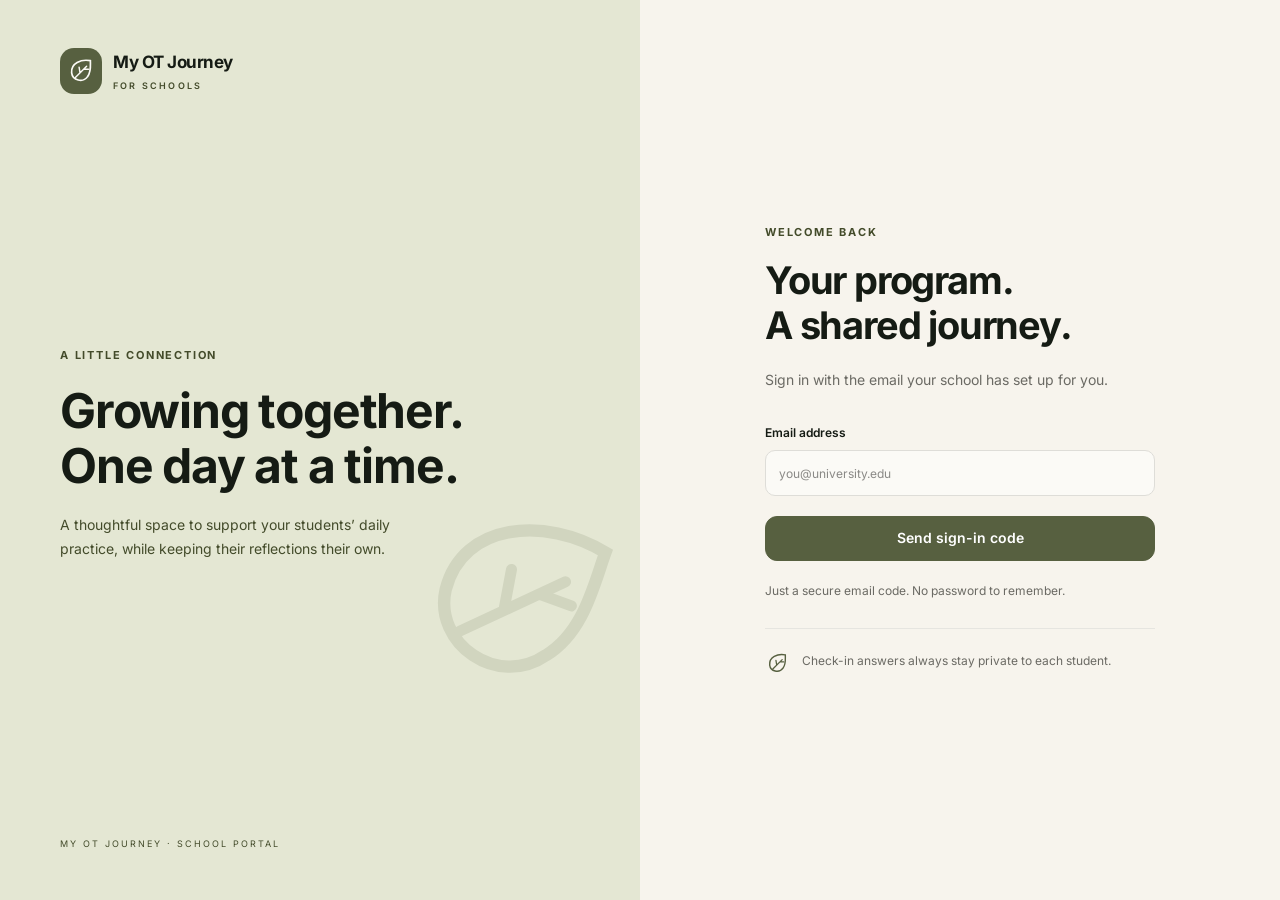
==== index.html @ ee0989b6 "My OT Journey school portal (static build)" ====
<!doctype html>
<html lang="en">
  <head>
    <meta charset="UTF-8" />
    <meta name="viewport" content="width=device-width, initial-scale=1" />
    <meta name="theme-color" content="#F7F4ED" />
    <meta
      name="description"
      content="My OT Journey school portal. A little connection, with student reflections kept private."
    />
    <title>My OT Journey · Schools</title>
    <script type="module" crossorigin src="./assets/index-CNHs-Lvx.js"></script>
    <link rel="stylesheet" crossorigin href="./assets/index-DvT_1QUS.css">
  </head>
  <body>
    <div id="root"></div>
  </body>
</html>
---- assets/index-DvT_1QUS.css ----
@font-face{font-family:Inter;font-style:normal;font-display:swap;font-weight:400;src:url(./inter-cyrillic-ext-400-normal-BQZuk6qB.woff2)format("woff2"),url(./inter-cyrillic-ext-400-normal-DQukG94-.woff)format("woff");unicode-range:U+460-52F,U+1C80-1C8A,U+20B4,U+2DE0-2DFF,U+A640-A69F,U+FE2E-FE2F}@font-face{font-family:Inter;font-style:normal;font-display:swap;font-weight:400;src:url(./inter-cyrillic-400-normal-obahsSVq.woff2)format("woff2"),url(./inter-cyrillic-400-normal-HOLc17fK.woff)format("woff");unicode-range:U+301,U+400-45F,U+490-491,U+4B0-4B1,U+2116}@font-face{font-family:Inter;font-style:normal;font-display:swap;font-weight:400;src:url(./inter-greek-ext-400-normal-DGGRlc-M.woff2)format("woff2"),url(./inter-greek-ext-400-normal-KugGGMne.woff)format("woff");unicode-range:U+1F??}@font-face{font-family:Inter;font-style:normal;font-display:swap;font-weight:400;src:url(./inter-greek-400-normal-B4URO6DV.woff2)format("woff2"),url(./inter-greek-400-normal-q2sYcFCs.woff)format("woff");unicode-range:U+370-377,U+37A-37F,U+384-38A,U+38C,U+38E-3A1,U+3A3-3FF}@font-face{font-family:Inter;font-style:normal;font-display:swap;font-weight:400;src:url(./inter-vietnamese-400-normal-DMkecbls.woff2)format("woff2"),url(./inter-vietnamese-400-normal-Bbgyi5SW.woff)format("woff");unicode-range:U+102-103,U+110-111,U+128-129,U+168-169,U+1A0-1A1,U+1AF-1B0,U+300-301,U+303-304,U+308-309,U+323,U+329,U+1EA0-1EF9,U+20AB}@font-face{font-family:Inter;font-style:normal;font-display:swap;font-weight:400;src:url(./inter-latin-ext-400-normal-C1nco2VV.woff2)format("woff2"),url(./inter-latin-ext-400-normal-77YHD8bZ.woff)format("woff");unicode-range:U+100-2BA,U+2BD-2C5,U+2C7-2CC,U+2CE-2D7,U+2DD-2FF,U+304,U+308,U+329,U+1D00-1DBF,U+1E00-1E9F,U+1EF2-1EFF,U+2020,U+20A0-20AB,U+20AD-20C0,U+2113,U+2C60-2C7F,U+A720-A7FF}@font-face{font-family:Inter;font-style:normal;font-display:swap;font-weight:400;src:url(./inter-latin-400-normal-C38fXH4l.woff2)format("woff2"),url(./inter-latin-400-normal-CyCys3Eg.woff)format("woff");unicode-range:U+??,U+131,U+152-153,U+2BB-2BC,U+2C6,U+2DA,U+2DC,U+304,U+308,U+329,U+2000-206F,U+20AC,U+2122,U+2191,U+2193,U+2212,U+2215,U+FEFF,U+FFFD}@font-face{font-family:Inter;font-style:normal;font-display:swap;font-weight:500;src:url(./inter-cyrillic-ext-500-normal-B0yAr1jD.woff2)format("woff2"),url(./inter-cyrillic-ext-500-normal-BmqWE9Dz.woff)format("woff");unicode-range:U+460-52F,U+1C80-1C8A,U+20B4,U+2DE0-2DFF,U+A640-A69F,U+FE2E-FE2F}@font-face{font-family:Inter;font-style:normal;font-display:swap;font-weight:500;src:url(./inter-cyrillic-500-normal-BasfLYem.woff2)format("woff2"),url(./inter-cyrillic-500-normal-CxZf_p3X.woff)format("woff");unicode-range:U+301,U+400-45F,U+490-491,U+4B0-4B1,U+2116}@font-face{font-family:Inter;font-style:normal;font-display:swap;font-weight:500;src:url(./inter-greek-ext-500-normal-C4iEst2y.woff2)format("woff2"),url(./inter-greek-ext-500-normal-2j5mBUwD.woff)format("woff");unicode-range:U+1F??}@font-face{font-family:Inter;font-style:normal;font-display:swap;font-weight:500;src:url(./inter-greek-500-normal-BIZE56-Y.woff2)format("woff2"),url(./inter-greek-500-normal-Xzm54t5V.woff)format("woff");unicode-range:U+370-377,U+37A-37F,U+384-38A,U+38C,U+38E-3A1,U+3A3-3FF}@font-face{font-family:Inter;font-style:normal;font-display:swap;font-weight:500;src:url(./inter-vietnamese-500-normal-DOriooB6.woff2)format("woff2"),url(./inter-vietnamese-500-normal-mJboJaSs.woff)format("woff");unicode-range:U+102-103,U+110-111,U+128-129,U+168-169,U+1A0-1A1,U+1AF-1B0,U+300-301,U+303-304,U+308-309,U+323,U+329,U+1EA0-1EF9,U+20AB}@font-face{font-family:Inter;font-style:normal;font-display:swap;font-weight:500;src:url(./inter-latin-ext-500-normal-CV4jyFjo.woff2)format("woff2"),url(./inter-latin-ext-500-normal-BxGbmqWO.woff)format("woff");unicode-range:U+100-2BA,U+2BD-2C5,U+2C7-2CC,U+2CE-2D7,U+2DD-2FF,U+304,U+308,U+329,U+1D00-1DBF,U+1E00-1E9F,U+1EF2-1EFF,U+2020,U+20A0-20AB,U+20AD-20C0,U+2113,U+2C60-2C7F,U+A720-A7FF}@font-face{font-family:Inter;font-style:normal;font-display:swap;font-weight:500;src:url(./inter-latin-500-normal-Cerq10X2.woff2)format("woff2"),url(./inter-latin-500-normal-BL9OpVg8.woff)format("woff");unicode-range:U+??,U+131,U+152-153,U+2BB-2BC,U+2C6,U+2DA,U+2DC,U+304,U+308,U+329,U+2000-206F,U+20AC,U+2122,U+2191,U+2193,U+2212,U+2215,U+FEFF,U+FFFD}@font-face{font-family:Inter;font-style:normal;font-display:swap;font-weight:600;src:url(./inter-cyrillic-ext-600-normal-Dfes3d0z.woff2)format("woff2"),url(./inter-cyrillic-ext-600-normal-Bcila6Z-.woff)format("woff");unicode-range:U+460-52F,U+1C80-1C8A,U+20B4,U+2DE0-2DFF,U+A640-A69F,U+FE2E-FE2F}@font-face{font-family:Inter;font-style:normal;font-display:swap;font-weight:600;src:url(./inter-cyrillic-600-normal-CWCymEST.woff2)format("woff2"),url(./inter-cyrillic-600-normal-4D_pXhcN.woff)format("woff");unicode-range:U+301,U+400-45F,U+490-491,U+4B0-4B1,U+2116}@font-face{font-family:Inter;font-style:normal;font-display:swap;font-weight:600;src:url(./inter-greek-ext-600-normal-DRtmH8MT.woff2)format("woff2"),url(./inter-greek-ext-600-normal-B8X0CLgF.woff)format("woff");unicode-range:U+1F??}@font-face{font-family:Inter;font-style:normal;font-display:swap;font-weight:600;src:url(./inter-greek-600-normal-plRanbMR.woff2)format("woff2"),url(./inter-greek-600-normal-BZpKdvQh.woff)format("woff");unicode-range:U+370-377,U+37A-37F,U+384-38A,U+38C,U+38E-3A1,U+3A3-3FF}@font-face{font-family:Inter;font-style:normal;font-display:swap;font-weight:600;src:url(./inter-vietnamese-600-normal-Cc8MFFhd.woff2)format("woff2"),url(./inter-vietnamese-600-normal-BuLX-rYi.woff)format("woff");unicode-range:U+102-103,U+110-111,U+128-129,U+168-169,U+1A0-1A1,U+1AF-1B0,U+300-301,U+303-304,U+308-309,U+323,U+329,U+1EA0-1EF9,U+20AB}@font-face{font-family:Inter;font-style:normal;font-display:swap;font-weight:600;src:url(./inter-latin-ext-600-normal-D2bJ5OIk.woff2)format("woff2"),url(./inter-latin-ext-600-normal-CIVaiw4L.woff)format("woff");unicode-range:U+100-2BA,U+2BD-2C5,U+2C7-2CC,U+2CE-2D7,U+2DD-2FF,U+304,U+308,U+329,U+1D00-1DBF,U+1E00-1E9F,U+1EF2-1EFF,U+2020,U+20A0-20AB,U+20AD-20C0,U+2113,U+2C60-2C7F,U+A720-A7FF}@font-face{font-family:Inter;font-style:normal;font-display:swap;font-weight:600;src:url(./inter-latin-600-normal-LgqL8muc.woff2)format("woff2"),url(./inter-latin-600-normal-CiBQ2DWP.woff)format("woff");unicode-range:U+??,U+131,U+152-153,U+2BB-2BC,U+2C6,U+2DA,U+2DC,U+304,U+308,U+329,U+2000-206F,U+20AC,U+2122,U+2191,U+2193,U+2212,U+2215,U+FEFF,U+FFFD}@font-face{font-family:Inter;font-style:normal;font-display:swap;font-weight:700;src:url(./inter-cyrillic-ext-700-normal-BjwYoWNd.woff2)format("woff2"),url(./inter-cyrillic-ext-700-normal-LO58E6JB.woff)format("woff");unicode-range:U+460-52F,U+1C80-1C8A,U+20B4,U+2DE0-2DFF,U+A640-A69F,U+FE2E-FE2F}@font-face{font-family:Inter;font-style:normal;font-display:swap;font-weight:700;src:url(./inter-cyrillic-700-normal-CjBOestx.woff2)format("woff2"),url(./inter-cyrillic-700-normal-DrXBdSj3.woff)format("woff");unicode-range:U+301,U+400-45F,U+490-491,U+4B0-4B1,U+2116}@font-face{font-family:Inter;font-style:normal;font-display:swap;font-weight:700;src:url(./inter-greek-ext-700-normal-qfdV9bQt.woff2)format("woff2"),url(./inter-greek-ext-700-normal-BoQ6DsYi.woff)format("woff");unicode-range:U+1F??}@font-face{font-family:Inter;font-style:normal;font-display:swap;font-weight:700;src:url(./inter-greek-700-normal-C3JjAnD8.woff2)format("woff2"),url(./inter-greek-700-normal-BUv2fZ6O.woff)format("woff");unicode-range:U+370-377,U+37A-37F,U+384-38A,U+38C,U+38E-3A1,U+3A3-3FF}@font-face{font-family:Inter;font-style:normal;font-display:swap;font-weight:700;src:url(./inter-vietnamese-700-normal-DlLaEgI2.woff2)format("woff2"),url(./inter-vietnamese-700-normal-BZaoP0fm.woff)format("woff");unicode-range:U+102-103,U+110-111,U+128-129,U+168-169,U+1A0-1A1,U+1AF-1B0,U+300-301,U+303-304,U+308-309,U+323,U+329,U+1EA0-1EF9,U+20AB}@font-face{font-family:Inter;font-style:normal;font-display:swap;font-weight:700;src:url(./inter-latin-ext-700-normal-Ca8adRJv.woff2)format("woff2"),url(./inter-latin-ext-700-normal-TidjK2hL.woff)format("woff");unicode-range:U+100-2BA,U+2BD-2C5,U+2C7-2CC,U+2CE-2D7,U+2DD-2FF,U+304,U+308,U+329,U+1D00-1DBF,U+1E00-1E9F,U+1EF2-1EFF,U+2020,U+20A0-20AB,U+20AD-20C0,U+2113,U+2C60-2C7F,U+A720-A7FF}@font-face{font-family:Inter;font-style:normal;font-display:swap;font-weight:700;src:url(./inter-latin-700-normal-Yt3aPRUw.woff2)format("woff2"),url(./inter-latin-700-normal-BLAVimhd.woff)format("woff");unicode-range:U+??,U+131,U+152-153,U+2BB-2BC,U+2C6,U+2DA,U+2DC,U+304,U+308,U+329,U+2000-206F,U+20AC,U+2122,U+2191,U+2193,U+2212,U+2215,U+FEFF,U+FFFD}:root{color:var(--text,#151b14);background:var(--bg,#f7f4ed);font-synthesis:none;--desktop-sidebar:252px;--card-radius:20px;--muted-line:#e6e5e0;font-family:Inter,system-ui,sans-serif;font-size:14px;line-height:1.6}*{box-sizing:border-box}body{margin:0}button,input,select{font:inherit}button,a,input,select{-webkit-tap-highlight-color:transparent}button,.button{border:1px solid var(--inputBorder);background:var(--surface);min-height:44px;color:var(--primaryInk);cursor:pointer;border-radius:12px;justify-content:center;align-items:center;gap:10px;padding:10px 17px;font-weight:600;text-decoration:none;display:inline-flex}button:hover,.button:hover{background:var(--primarySoft)}button:disabled{cursor:default;opacity:.5}button.primary,.button.primary{background:var(--primary);color:var(--onPrimary);border-color:var(--primary)}button.primary:hover,.button.primary:hover{background:var(--primaryInk)}:focus-visible{outline:3px solid var(--appointment);outline-offset:3px}a{color:var(--primaryInk);text-underline-offset:4px}h1,h2,h3,p{margin:0}h1{letter-spacing:-1.2px;font-size:36px;font-weight:700;line-height:1.18}h2{letter-spacing:-.4px;font-size:20px;line-height:1.35}h3{font-size:16px;line-height:1.4}p{line-height:1.65}.muted{color:var(--textMuted)}.small,small{font-size:12px}.eyebrow{color:var(--primaryInk);letter-spacing:1.8px;font-size:11px;font-weight:700;line-height:1.5;display:block}.panel{border:1px solid var(--border);background:var(--surface);border-radius:var(--card-radius);padding:28px}.message{background:var(--accentWarm);border-radius:12px;margin:16px 0;padding:16px 20px}.text-button{background:0 0;border:0;justify-content:flex-start;padding-left:0;padding-right:0}.text-button:hover{background:0 0;text-decoration:underline}.role-badge,.count-badge{background:var(--primarySoft);color:var(--primaryInk);white-space:nowrap;border-radius:100px;padding:6px 12px;font-size:11px;font-weight:600}.sr-only{clip:rect(0, 0, 0, 0);white-space:nowrap;border:0;width:1px;height:1px;margin:-1px;padding:0;position:absolute;overflow:hidden}.brand{color:var(--text);letter-spacing:-.5px;align-items:center;gap:11px;font-size:17px;font-weight:700;line-height:1.3;text-decoration:none;display:flex}.brand small{letter-spacing:2.2px;color:var(--primaryInk);margin-top:7px;font-size:9px;font-weight:600;display:block}.brand-icon{background:var(--primary);width:42px;height:46px;color:var(--surface);border-radius:14px;place-items:center;display:grid}.brand-icon svg{width:30px}.portal-shell{min-height:100vh;display:flex}.sidebar{width:var(--desktop-sidebar);border-right:1px solid var(--divider);background:var(--surface);flex-direction:column;flex:none;height:100vh;padding:35px 24px;display:flex;position:sticky;top:0}.school-label{letter-spacing:1.8px;color:var(--textMuted);margin-top:50px;font-size:9px;font-weight:600}.school-select{color:var(--text);background:0 0;border:0;width:100%;margin:8px 0 28px;padding:8px 0;font-weight:600}.sidebar nav{flex-direction:column;gap:6px;display:flex}.sidebar nav a{min-height:48px;color:var(--textMuted);border-radius:12px;align-items:center;gap:12px;padding:12px;font-size:13px;font-weight:500;text-decoration:none;display:flex}.sidebar nav a span{text-align:center;width:20px;font-size:21px}.sidebar nav a[aria-current=page]{background:var(--primarySoft);color:var(--primaryInk);font-weight:600}.sidebar nav a:hover{color:var(--primaryInk);background:var(--chip)}.sidebar-bottom{margin-top:auto;padding-top:28px}.privacy-note{border-top:1px solid var(--divider);color:var(--textMuted);gap:12px;padding-top:24px;font-size:12px;display:flex}.privacy-note svg{width:26px;color:var(--primary);flex:none}.account-email{overflow-wrap:anywhere;color:var(--textMuted);margin-top:24px}.main-content{flex:1;min-width:0;max-width:1650px;margin:0 auto;padding:44px 42px 70px}.page-heading{justify-content:space-between;align-items:flex-start;gap:20px;margin-bottom:28px;display:flex}.page-heading h1{margin:10px 0}.page-heading>.role-badge{margin-top:8px}.privacy-banner{border:1px solid var(--primarySoft);background:var(--assignmentSoft);color:var(--primaryInk);border-radius:14px;align-items:center;gap:14px;margin:22px 0;padding:15px 20px;font-size:13px;display:flex}.privacy-banner svg{flex:none;width:26px}.range-toolbar{justify-content:space-between;align-items:center;gap:16px;margin:28px 0 24px;display:flex}.segmented{background:var(--track);border-radius:12px;flex-wrap:wrap;gap:4px;padding:5px;display:flex}.segmented button{white-space:nowrap;background:0 0;border:0;border-radius:9px;min-height:36px;padding:8px 13px;font-size:12px;font-weight:500}.segmented button[aria-pressed=true]{background:var(--primary);color:var(--onPrimary)}.custom-range{gap:18px;margin:0 0 20px;display:flex}.stats{grid-template-columns:repeat(3,1fr);gap:18px;margin-bottom:28px;display:grid}.stats section{background:var(--surface);border:1px solid var(--border);border-radius:var(--card-radius);padding:24px}.stats section:nth-child(2){background:var(--accentWarm)}.stats section>span{color:var(--textMuted);font-size:12px;font-weight:500}.stats strong{letter-spacing:-1.5px;justify-content:space-between;align-items:center;margin:10px 0 6px;font-size:40px;font-weight:600;line-height:1.3;display:flex}.stats svg{width:40px;height:40px;color:var(--primary)}.stats p{color:var(--textMuted);font-size:11px}input,select{border:1px solid var(--inputBorder);background:var(--surface);color:var(--text);border-radius:10px;min-width:0;min-height:46px;padding:11px 13px}label{flex-direction:column;gap:8px;font-size:12px;font-weight:600;display:flex}input::placeholder{color:var(--placeholder);font-weight:400}.roster-panel{padding:0;overflow:hidden}.table-toolbar{justify-content:space-between;align-items:center;gap:18px;padding:24px;display:flex}.table-toolbar h2{margin-bottom:6px}.table-actions{align-items:center;gap:10px;display:flex}.table-actions button{white-space:nowrap;font-size:12px}.table-actions input{width:220px;font-size:12px;font-weight:400}.table-scroll{width:100%;overflow-x:auto}table{border-collapse:collapse;text-align:left;white-space:nowrap;width:100%;font-size:11px}th{border-top:1px solid var(--divider);border-bottom:1px solid var(--divider);background:var(--assignmentSoft);color:var(--textMuted);font-size:10px;font-weight:500}th button{font-size:inherit;color:inherit;background:0 0;border:0;border-radius:0;justify-content:flex-start;min-height:48px;padding:10px 12px;font-weight:500}th:first-child button{padding-left:24px}td{border-bottom:1px solid var(--border);color:var(--textMuted);padding:14px 12px}td:first-child{padding-left:24px}td:last-child{padding-right:24px}.student-name{color:var(--text);background:0 0;border:0;justify-content:flex-start;gap:11px;width:100%;padding:0;font-size:12px;font-weight:600}.student-name:hover{color:var(--primary);background:0 0}.student-avatar{background:var(--chip);width:30px;height:30px;color:var(--primary);border-radius:50%;place-items:center;font-size:12px;font-weight:500;display:grid}.chevron{color:var(--textMuted);margin-left:auto}.number{font-variant-numeric:tabular-nums;color:var(--text);text-align:center}.completion-pill{background:var(--primarySoft);color:var(--primaryInk);border-radius:7px;min-width:29px;padding:4px 8px;font-weight:600;display:inline-block}.rate{font-variant-numeric:tabular-nums;align-items:center;gap:9px;display:flex}.rate>span:first-child{min-width:29px}.rate-track{background:var(--track);border-radius:4px;width:48px;height:4px;overflow:hidden}.rate-track span{background:var(--primary);border-radius:4px;height:100%;display:block}.table-footer{color:var(--textMuted);border-top:1px solid var(--border);justify-content:space-between;gap:18px;padding:16px 24px;font-size:10px;display:flex}.table-status{padding:35px 24px}.empty{text-align:center;padding:60px 30px}.empty svg{width:44px;color:var(--primary);margin-bottom:15px}.empty p{max-width:550px;margin:16px auto}.empty h1{font-size:28px}.table-empty h3{font-size:20px}.expanded td{background:var(--assignmentSoft);white-space:normal;padding:24px}.calendar-heading{justify-content:space-between;align-items:center;gap:15px;margin-bottom:18px;display:flex}.calendar-heading h3{color:var(--text);margin-bottom:5px}.legend{gap:15px;font-size:11px;display:flex}.legend span{white-space:nowrap;align-items:center;gap:6px;display:flex}.open-dot{background:var(--primarySoft);border:1px solid var(--primary);border-radius:50%;width:9px;height:9px;margin:5px;display:block}.completed-leaf{width:19px;height:19px;color:var(--primary);fill:var(--primary)}.completed-leaf path:last-child{stroke:var(--surface)}.no-dot{width:19px;height:19px;display:block}.calendar-grid{grid-template-columns:repeat(14,minmax(32px,1fr));gap:6px;display:grid}.calendar-day{border:1px solid var(--border);background:var(--surface);color:var(--textMuted);border-radius:10px;flex-direction:column;align-items:center;gap:2px;padding:8px 3px;font-size:12px;display:flex}.calendar-day small{font-size:8px}.calendar-day.selected-day{border-color:var(--primarySoft);background:var(--primarySoft);color:var(--primaryInk)}.invite-grid{grid-template-columns:1fr 1.15fr;gap:24px;margin-top:32px;display:grid}.qr-panel{text-align:center;flex-direction:column;align-items:center;gap:20px;padding:32px;display:flex}.qr-panel p{max-width:300px}.qr-panel a{font-size:12px}.qr-frame{aspect-ratio:1;background:var(--surface);border:1px solid var(--primarySoft);border-radius:22px;place-items:center;width:100%;max-width:300px;margin:4px 0;display:grid}.qr-frame img{border-radius:20px;max-width:100%;height:auto}.invite-details{flex-direction:column;gap:18px;display:flex}.invite-details .panel{flex-direction:column;gap:15px;display:flex}.section-leaf{width:32px;color:var(--primary)}.code-row{justify-content:space-between;align-items:center;gap:15px;display:flex}.code-row code{letter-spacing:7px;color:var(--primaryInk);font-family:Inter,sans-serif;font-size:32px;font-weight:600}.invite-privacy{margin-top:40px}.invite-privacy>h2{margin-bottom:20px}.invite-privacy>p{margin-top:18px;font-size:12px}.privacy-columns{text-align:left;grid-template-columns:1fr 1fr;gap:16px;display:grid}.privacy-columns section{background:var(--chip);border-radius:16px;padding:25px}.privacy-columns section.shared{background:var(--primarySoft)}.privacy-columns h3{margin:10px 0 15px}.privacy-columns p,.privacy-columns li{font-size:13px;line-height:1.65}.privacy-columns ul{margin:0 0 15px;padding-left:17px}.privacy-columns li+li{margin-top:8px}.staff-layout{grid-template-columns:1.5fr 1fr;gap:24px;margin:32px 0;display:grid}.panel-heading{align-items:center;gap:12px;margin-bottom:20px;display:flex}.staff-list{margin:0;padding:0;list-style:none}.staff-list li{border-bottom:1px solid var(--divider);flex-wrap:wrap;align-items:center;gap:16px;padding:20px 0;font-size:12px;display:flex}.staff-list li>div{overflow-wrap:anywhere;flex:1;min-width:160px}.staff-list small{color:var(--textMuted);margin-top:5px;font-size:10px;display:block}.staff-list .text-button{font-size:11px}.staff-list+p{margin-top:20px}.add-staff>p{margin:14px 0 24px}.add-staff form{flex-direction:column;gap:18px;display:flex}.signin-layout{grid-template-columns:1fr 1fr;min-height:100vh;display:grid}.signin-art{background:var(--primarySoft);flex-direction:column;justify-content:space-between;padding:48px 60px;display:flex;position:relative;overflow:hidden}.signin-art>div{margin:65px 0 90px;position:relative}.signin-art h1{margin:20px 0;font-size:48px;line-height:1.15}.signin-art p{max-width:380px;color:var(--primaryInk)}.signin-art .hero-leaf{width:220px;height:220px;color:var(--primary);opacity:.13;position:absolute;bottom:-150px;right:-45px;transform:rotate(20deg)}.signin-art>.small{letter-spacing:2px;font-size:9px}.signin-layout>main{justify-content:center;align-items:center;padding:50px;display:flex}.auth-panel{width:100%;max-width:390px}.auth-panel h1{margin:18px 0 20px;font-size:38px}.auth-panel>p{margin:16px 0 28px}.auth-panel form{flex-direction:column;gap:20px;margin:32px 0 20px;display:flex}.auth-panel .text-button{justify-content:center;min-height:28px;padding:0;font-size:11px}.signin-note{border-top:1px solid var(--divider);color:var(--textMuted);gap:12px;padding-top:22px;font-size:12px;display:flex}.signin-note svg{width:25px;color:var(--primary);flex:none}.public-layout{min-height:100vh;padding:32px 24px 60px}.public-layout>.brand{justify-content:center;margin-bottom:32px}.public-layout>.auth-panel{margin:70px auto}.landing{text-align:center;flex-direction:column;align-items:center;gap:20px;max-width:780px;margin:0 auto;padding:42px;display:flex}.landing-leaf{background:var(--primarySoft);color:var(--primary);border-radius:50%;place-items:center;width:68px;height:68px;display:grid}.landing-leaf svg{width:40px}.landing h1{max-width:600px;font-size:36px}.landing-intro{color:var(--textMuted);font-size:17px}.landing .privacy-columns{width:100%;margin:8px 0}.landing>.muted{max-width:600px;font-size:13px}.landing .button{min-width:300px;margin-top:4px}.store-placeholder{color:var(--textMuted);cursor:default;font-size:12px}.landing>.small{font-size:11px}@media (width>=1600px){.main-content{padding:50px 54px}table{font-size:12px}.student-name{font-size:13px}th{font-size:11px}}@media (width<=1200px){:root{--desktop-sidebar:220px}.sidebar{padding:28px 18px}.main-content{padding:34px 25px}.table-toolbar{flex-direction:column;align-items:flex-start}.table-actions{justify-content:space-between;width:100%}.table-actions input{width:260px}.range-toolbar{flex-direction:column;align-items:flex-start;gap:12px}.stats section{padding:20px}.staff-layout{grid-template-columns:1fr}.signin-art{padding:40px}.signin-art h1{font-size:40px}}@media (width<=800px){.portal-shell{display:block}.sidebar{border-right:0;border-bottom:1px solid var(--divider);gap:14px;width:100%;height:auto;padding:20px;position:static}.school-label,.privacy-note{display:none}.school-select{min-height:30px;margin:0;padding:0}.sidebar nav{flex-flow:wrap;gap:5px}.sidebar nav a{min-height:40px;padding:8px 12px;font-size:12px}.sidebar nav a span{font-size:16px}.sidebar-bottom{justify-content:space-between;align-items:center;gap:12px;margin:0;padding:0;display:flex}.account-email{margin:0;font-size:10px}.sidebar-bottom .text-button{min-height:30px;font-size:11px}.main-content{padding:28px 18px 50px}.page-heading{gap:12px}.page-heading h1{font-size:30px}.page-heading p{font-size:12px}.stats{gap:10px}.stats section{border-radius:14px;padding:17px 13px}.stats strong{font-size:30px}.stats section>span{font-size:10px}.stats p{font-size:9px}.stats svg{width:25px}.table-footer{flex-direction:column;gap:5px}.calendar-grid{grid-template-columns:repeat(14,minmax(32px,1fr))}.invite-grid{grid-template-columns:1fr}.qr-panel{padding:25px}.invite-privacy{margin-top:28px}.privacy-columns section{padding:20px}.signin-layout{grid-template-columns:1fr}.signin-art{padding:28px}.signin-art>div,.signin-art>.small{display:none}.signin-layout>main{padding:42px 24px}.landing{padding:28px 22px}.landing h1{font-size:30px}.public-layout{padding:25px 14px 40px}}@media (width<=480px){.page-heading>.role-badge{display:none}.table-actions{flex-direction:column;align-items:stretch}.table-actions input,.search-label{width:100%}.segmented{gap:2px;padding:4px}.segmented button{padding:8px 9px;font-size:10px}.stats p{display:none}.stats strong{margin-bottom:0}.privacy-columns{grid-template-columns:1fr}.privacy-columns section{padding:20px}.custom-range{gap:10px}.custom-range label{flex:1;min-width:0}.custom-range input{width:100%}.code-row code{letter-spacing:5px;font-size:28px}.staff-layout .panel{padding:22px}.landing .button{width:100%;min-width:0}.sidebar nav a{flex:1;font-size:11px}.calendar-heading{flex-direction:column;align-items:flex-start}}
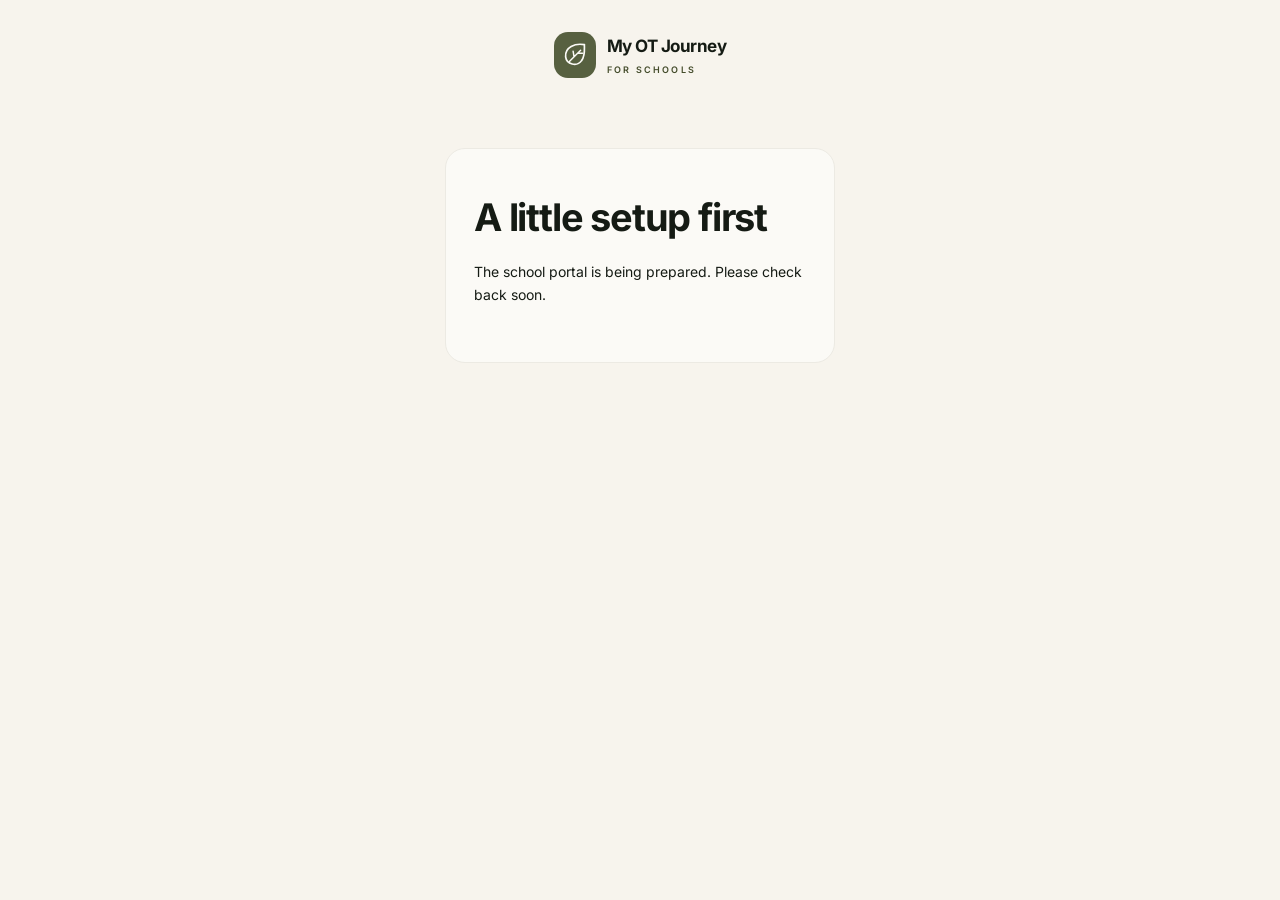
==== commit eb5bfadd: "Enable school dashboard email-link authentication" ====
--- a/index.html
+++ b/index.html
@@ -9,7 +9,7 @@
       content="My OT Journey school portal. A little connection, with student reflections kept private."
     />
     <title>My OT Journey · Schools</title>
-    <script type="module" crossorigin src="./assets/index-CNHs-Lvx.js"></script>
+    <script type="module" crossorigin src="./assets/index-CjIVjOWc.js"></script>
     <link rel="stylesheet" crossorigin href="./assets/index-DvT_1QUS.css">
   </head>
   <body>
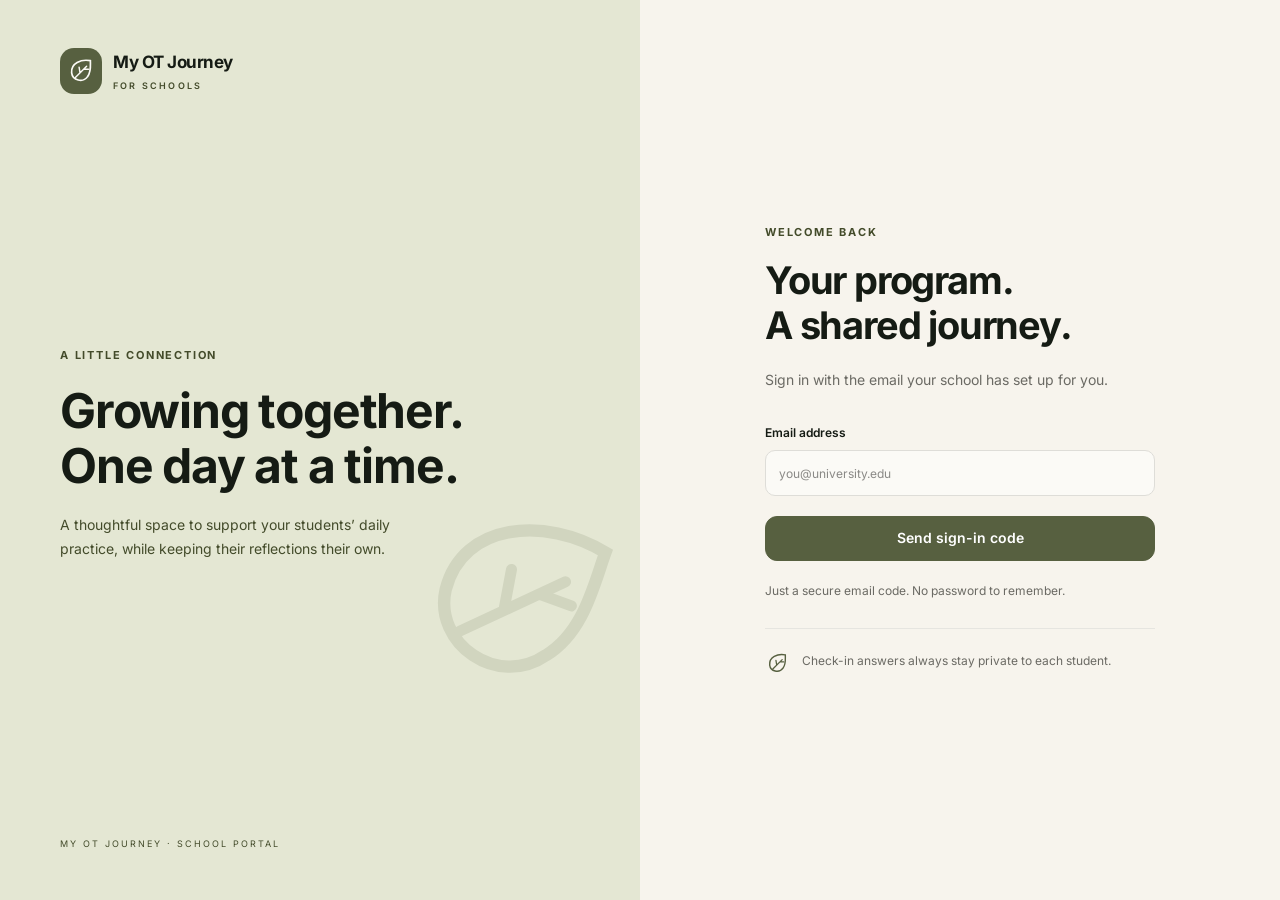
==== commit cb3b866a: "Build portal with production authentication configuration" ====
--- a/index.html
+++ b/index.html
@@ -9,7 +9,7 @@
       content="My OT Journey school portal. A little connection, with student reflections kept private."
     />
     <title>My OT Journey · Schools</title>
-    <script type="module" crossorigin src="./assets/index-CjIVjOWc.js"></script>
+    <script type="module" crossorigin src="./assets/index-DEDC1Zj3.js"></script>
     <link rel="stylesheet" crossorigin href="./assets/index-DvT_1QUS.css">
   </head>
   <body>
